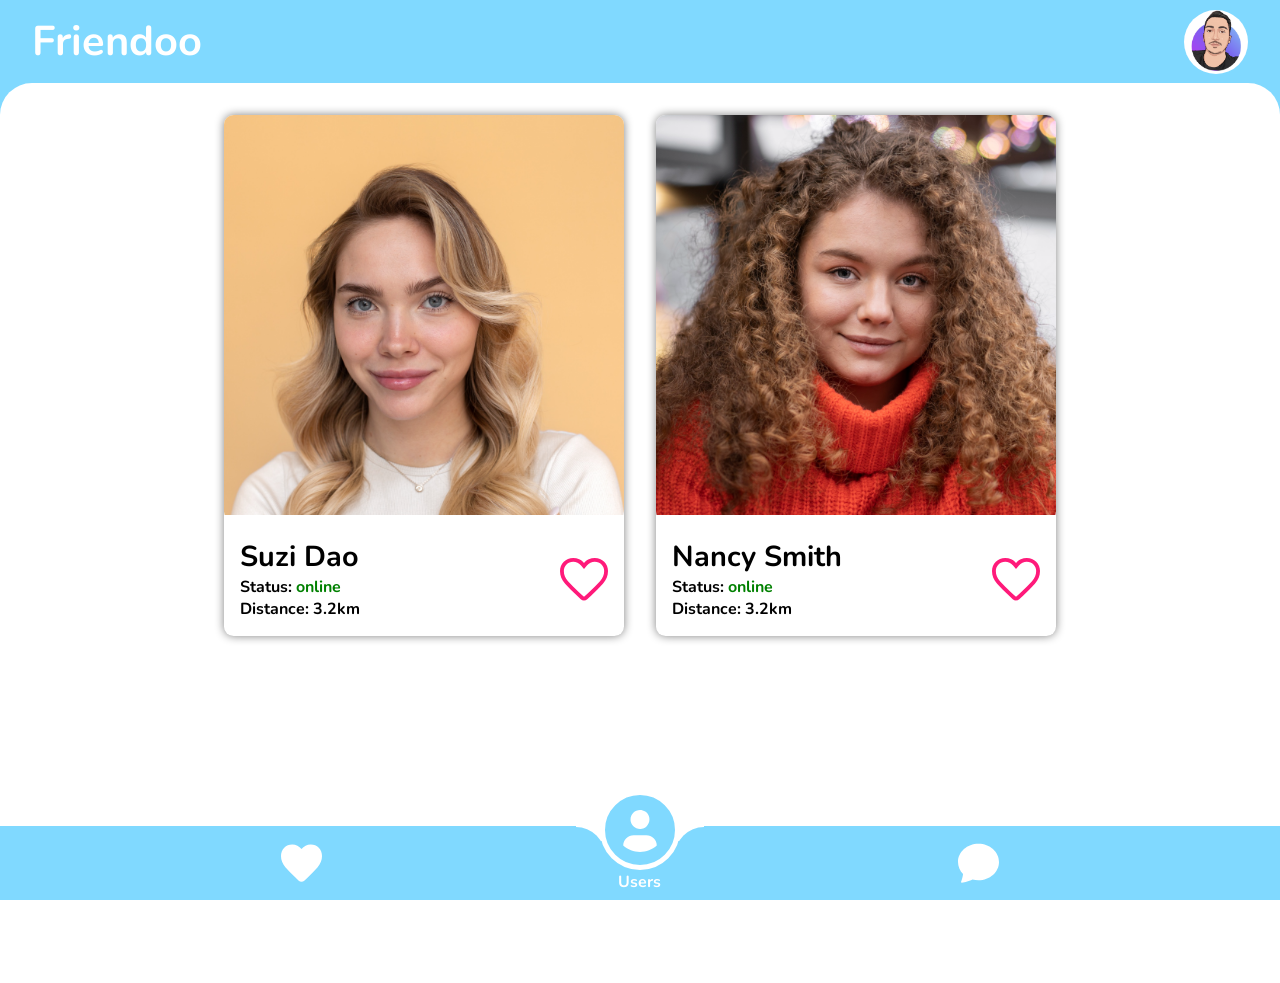
==== frontend/index.html @ 91e0691e "preparing search input frontend" ====
<!DOCTYPE html>
<html lang="en">
  <head>
    <meta charset="UTF-8" />
    <meta http-equiv="X-UA-Compatible" content="IE=edge" />
    <meta name="viewport" content="width=device-width, initial-scale=1.0" />
    <link
      rel="stylesheet"
      type="text/css"
      href="//fonts.googleapis.com/css?family=Nunito" />
    <link href="./styles/styles.css" rel="stylesheet" />
    <title>Friendoo</title>
  </head>

  <body>
    <div class="top-bar" id="top-bar">
      <div>Friendoo</div>
      <div class="profile-img" id="profile-img">
        <img src="./assets/admin.png" alt="" />
      </div>
    </div>
    <div class="menu-background display-none" id="menu-background"></div>
    <div class="profile-menu display-none" id="profile-menu">
      <div class="profile-menu-option" id="profile-btn">Profile</div>
      <div class="profile-menu-option" id="logout">Logout</div>
    </div>
    <div class="app-body" id="app-body"></div>
    <div id="nav-bar"></div>
    <script src="./js/data.js"></script>
    <script src="./js/input.js"></script>
    <script src="./js/select.js"></script>
    <script src="./js/searchInput.js"></script>
    <script src="./js/contactCard.js"></script>
    <script src="./js/contactCardsContainer.js"></script>
    <script src="./js/userCard.js"></script>
    <script src="./js/userCardsContainer.js"></script>
    <script src="./js/userProfilePage.js"></script>
    <script src="./js/profilePage.js"></script>
    <script src="./js/favoritePage.js"></script>
    <script src="./js/usersPage.js"></script>
    <script src="./js/contactPage.js"></script>
    <script src="./js/chatPage.js"></script>
    <script src="./js/profileMenu.js"></script>
    <script src="./js/logOut.js"></script>
    <script src="./js/loopOverImgs.js"></script>
    <script src="./js/navBar.js"></script>
    <script src="./js/index.js"></script>
  </body>
</html>
---- frontend/styles/styles.css ----
/* styles.css */

* {
  margin: 0;
  padding: 0;
  -webkit-box-sizing: border-box;
  box-sizing: border-box;
  text-decoration: unset;
  outline: none;
  -webkit-tap-highlight-color: transparent;
  font-family: Nunito, sans-serif;
  font-weight: bold;
  -ms-scroll-chaining: none;
  overscroll-behavior: contain;
  -ms-overflow-style: none;
  scrollbar-width: none;
}

*::-webkit-scrollbar {
  display: none;
}

img {
  max-width: 100%;
  width: 100%;
}

:root {
  /* --primary-color: #ff1a7a; */
  --primary-color: #80d9ff;
}

body {
  background-color: var(--primary-color);
}

/* --------------- nav --------------- */

.nav-container {
  background-color: var(--primary-color);
  color: white;
  position: fixed;
  bottom: 0;
  width: 100%;
  max-width: 100%;
}
.circule-back {
  content: "";
  position: absolute;
  top: -2rem;
  left: 0;
  width: 100%;
  height: 2rem;
  background-color: white;
  z-index: 0;
}

.nav-ul {
  display: flex;
  align-items: center;
  justify-content: space-evenly;
  position: relative;
}

.nav-ul li {
  display: flex;
  align-items: center;
  flex-direction: column;
  cursor: pointer;
  position: relative;
  justify-content: center;
  padding: 1rem;
}

.nav-icon {
  width: 2.6rem;
  height: 2.6rem;
  transition: all 0.3s ease-out;
  -webkit-transition: all 0.3s ease-out;
  -moz-transition: all 0.3s ease-out;
  -ms-transition: all 0.3s ease-out;
  -o-transition: all 0.3s ease-out;
}

.nav-ul li.active .nav-icon {
  transform: translateY(-2rem);
  -webkit-transform: translateY(-2rem);
  -moz-transform: translateY(-2rem);
  -ms-transform: translateY(-2rem);
  -o-transform: translateY(-2rem);
  transition: all 0.3s ease-out;
  -webkit-transition: all 0.3s ease-out;
  -moz-transition: all 0.3s ease-out;
  -ms-transition: all 0.3s ease-out;
  -o-transition: all 0.3s ease-out;
  z-index: 4;
}

.nav-ul li.active .nav-text {
  opacity: 1;
  transition: all 0.3s ease-out;
  -webkit-transition: all 0.3s ease-out;
  -moz-transition: all 0.3s ease-out;
  -ms-transition: all 0.3s ease-out;
  -o-transition: all 0.3s ease-out;
}

.nav-text {
  position: absolute;
  opacity: 0;
  transform: translateY(1.2rem);
  -webkit-transform: translateY(1.2rem);
  -moz-transform: translateY(1.2rem);
  -ms-transform: translateY(1.2rem);
  -o-transform: translateY(1.2rem);
}

.circule {
  position: absolute;
  top: -50%;
  width: 5rem;
  height: 5rem;
  background: var(--primary-color);
  border-radius: 50%;
  border: 5px solid white;
  left: 0;
  z-index: 1;
}

.circule::before {
  content: "";
  position: absolute;
  top: 46%;
  left: -1.8rem;
  width: 1.8rem;
  height: 1.8rem;
  background: transparent;
  border-top-right-radius: 4rem;
  box-shadow: 0px -15px 0 white;
}

.circule::after {
  content: "";
  position: absolute;
  top: 46%;
  right: -1.8rem;
  width: 1.8rem;
  height: 1.8rem;
  background: transparent;
  border-top-left-radius: 4rem;
  box-shadow: 0px -15px 0 white;
}

.nav-ul li:nth-child(1).active ~ .circule {
  transform: translateX(calc(25vw - 3.6rem));
  -webkit-transform: translateX(calc(25vw - 3.6rem));
  -moz-transform: translateX(calc(25vw - 3.6rem));
  -ms-transform: translateX(calc(25vw - 3.6rem));
  -o-transform: translateX(calc(25vw - 3.6rem));
  transition: all 0.3s ease-out;
  -webkit-transition: all 0.3s ease-out;
  -moz-transition: all 0.3s ease-out;
  -ms-transition: all 0.3s ease-out;
  -o-transition: all 0.3s ease-out;
}

.nav-ul li:nth-child(2).active ~ .circule {
  transform: translateX(calc(50vw - 2.5rem));
  -webkit-transform: translateX(calc(50vw - 2.5rem));
  -moz-transform: translateX(calc(50vw - 2.5rem));
  -ms-transform: translateX(calc(50vw - 2.5rem));
  -o-transform: translateX(calc(50vw - 2.5rem));
  transition: all 0.3s ease-out;
  -webkit-transition: all 0.3s ease-out;
  -moz-transition: all 0.3s ease-out;
  -ms-transition: all 0.3s ease-out;
  -o-transition: all 0.3s ease-out;
}

.nav-ul li:nth-child(3).active ~ .circule {
  transform: translateX(calc(75vw - 1.4rem));
  -webkit-transform: translateX(calc(75vw - 1.4rem));
  -moz-transform: translateX(calc(75vw - 1.4rem));
  -ms-transform: translateX(calc(75vw - 1.4rem));
  -o-transform: translateX(calc(75vw - 1.4rem));
  transition: all 0.3s ease-out;
  -webkit-transition: all 0.3s ease-out;
  -moz-transition: all 0.3s ease-out;
  -ms-transition: all 0.3s ease-out;
  -o-transition: all 0.3s ease-out;
}

/* --------------- top-bar --------------- */

.top-bar {
  color: white;
  font-size: 2.6rem;
  padding: 0.6rem 2rem;
  position: sticky;
  top: 0;
  background-color: var(--primary-color);
  display: flex;
  justify-content: space-between;
  align-items: center;
  gap: 1rem;
  z-index: 4;
}

.profile-img {
  width: 4rem;
  height: 4rem;
  border-radius: 50%;
  background-color: white;
  min-width: 4rem;
  overflow: hidden;
  cursor: pointer;
}

.menu-background {
  position: fixed;
  top: 0;
  left: 0;
  width: 100%;
  height: 100%;
  z-index: 5;
  background-color: transparent;
}
.profile-menu {
  position: fixed;
  right: 2rem;
  top: 3rem;
  background: white;
  border: 1px solid var(--primary-color);
  border-radius: 0.2rem;
  -webkit-border-radius: 0.2rem;
  -moz-border-radius: 0.2rem;
  -ms-border-radius: 0.2rem;
  -o-border-radius: 0.2rem;
  z-index: 8;
}
.profile-menu-option {
  cursor: pointer;
  padding: 0.6rem 2rem;
  border-radius: 0.2rem;
  -webkit-border-radius: 0.2rem;
  -moz-border-radius: 0.2rem;
  -ms-border-radius: 0.2rem;
  -o-border-radius: 0.2rem;
  font-size: 1.2rem;
  color: var(--primary-color);
}
.profile-menu-option:hover {
  background: #eee;
}

/* --------------- app-body --------------- */

.app-body {
  background-color: #fff;
  min-height: 100vh;
  border-top-left-radius: 2rem;
  border-top-right-radius: 2rem;
  padding: 2rem 1rem;
  padding-bottom: 10rem;
}

.sign-app-body {
  background-color: #fff;
  min-height: 70vh;
  border-top-left-radius: 2rem;
  border-top-right-radius: 2rem;
}

/* --------------- sign page --------------- */

.wink {
  max-width: 18rem;
  height: 16rem;
  margin: auto;
}

.logo {
  text-align: center;
  font-size: 2.6rem;
  color: var(--primary-color);
}

.form {
  max-width: 30rem;
  margin: auto;
  padding: 2rem 1rem;
}
.switch-sign {
  text-align: center;
  text-decoration: underline;
  cursor: pointer;
}

.invalid-msg {
  color: red;
  font-size: 1rem;
  text-align: left;
  min-height: 2rem;
  padding: 0.3rem 0;
}

.sign-btn {
  color: var(--primary-color);
  background-color: white;
  font-size: 1.6rem;
  padding: 0.6rem 4rem;
  border-radius: 0.6rem;
  -webkit-border-radius: 0.6rem;
  -moz-border-radius: 0.6rem;
  -ms-border-radius: 0.6rem;
  -o-border-radius: 0.6rem;
  text-align: center;
  width: fit-content;
  max-width: 100%;
  color: white;
  background-color: gray;
  border: none;
  display: block;
  margin: auto;
}

.active-btn {
  color: white;
  background-color: var(--primary-color);
  cursor: pointer;
}

/* --------------- input --------------- */

.input-section-container {
  display: flex;
  flex-direction: column;
  gap: 1rem;
}

.input-container {
  border-radius: 0.3rem;
  -webkit-border-radius: 0.3rem;
  -moz-border-radius: 0.3rem;
  -ms-border-radius: 0.3rem;
  -o-border-radius: 0.3rem;
  position: relative;
  width: 100%;
}

.sign-input {
  width: 100%;
  font-size: 1.4rem;
  padding-left: 1rem;
  padding-top: 1.6rem;
  padding-bottom: 0.4rem;
  border: none;
  border: 2px solid gray;
  border-radius: 0.4rem;
  -webkit-border-radius: 0.4rem;
  -moz-border-radius: 0.4rem;
  -ms-border-radius: 0.4rem;
  -o-border-radius: 0.4rem;
  outline: none;
}

.invalid-sign-input {
  border: 2px solid red;
}

.sign-input::placeholder {
  color: transparent;
}

.sign-input:placeholder-shown + label,
label {
  font-size: 1.4rem;
  text-align: left;
  position: absolute;
  left: 0;
  top: 1rem;
  padding: 0.2rem 1.1rem;
  color: gray;
  transition: all 0.1s ease-in;
  -webkit-transition: all 0.1s ease-in;
  -moz-transition: all 0.1s ease-in;
  -ms-transition: all 0.1s ease-in;
  -o-transition: all 0.1s ease-in;
  cursor: text;
}

.sign-input:focus {
  border: 2px solid var(--primary-color);
}

.sign-input:not(:placeholder-shown) + label,
.sign-input:focus + label {
  font-size: 0.8rem;
  color: var(--primary-color);
  top: 0.2rem;
  transition: all 0.1s ease-in;
  -webkit-transition: all 0.1s ease-in;
  -moz-transition: all 0.1s ease-in;
  -ms-transition: all 0.1s ease-in;
  -o-transition: all 0.1s ease-in;
}

.sign-input:focus + .txt-right {
  text-align: right;
  width: 100%;
}

/* --------------- controller ---------------- */
.display-none {
  display: none;
}
.padding-top-bottom {
  padding: 2rem 0rem;
}

/* --------------- profile page ---------------- */

.profile-picture {
  width: 12rem;
  height: 12rem;
  margin: auto;
}

/* ---------------- user card -------------------- */

.user-cards-container {
  display: flex;
  justify-content: center;
  align-items: center;
  flex-wrap: wrap;
  gap: 2rem;
}

.user-card {
  display: flex;
  flex-direction: column;
  align-items: center;
  justify-content: center;
  max-width: 25rem;
  box-shadow: 0px 0px 10px gray;
  border-radius: 0.6rem;
  -webkit-border-radius: 0.6rem;
  -moz-border-radius: 0.6rem;
  -ms-border-radius: 0.6rem;
  -o-border-radius: 0.6rem;
  transition: all 0.1s ease-out;
  -webkit-transition: all 0.1s ease-out;
  -moz-transition: all 0.1s ease-out;
  -ms-transition: all 0.1s ease-out;
  -o-transition: all 0.1s ease-out;
}

.user-card:hover {
  box-shadow: 0px 0px 20px gray;
  transition: all 0.2s ease-out;
  -webkit-transition: all 0.2s ease-out;
  -moz-transition: all 0.2s ease-out;
  -ms-transition: all 0.2s ease-out;
  -o-transition: all 0.2s ease-out;
}

.card-img {
  flex: 1 1;
  overflow: hidden;
  border-radius: 0.6rem;
  -webkit-border-radius: 0.6rem;
  -moz-border-radius: 0.6rem;
  -ms-border-radius: 0.6rem;
  -o-border-radius: 0.6rem;
  cursor: pointer;
}

.card-body {
  display: flex;
  align-items: center;
  justify-content: space-between;
  width: 100%;
  padding: 1rem;
}

.card-title {
  font-size: 1.8rem;
}

.card-like {
  cursor: pointer;
  width: 3rem;
  height: 3rem;
  transition: all 0.3s ease-out;
  -webkit-transition: all 0.3s ease-out;
  -moz-transition: all 0.3s ease-out;
  -ms-transition: all 0.3s ease-out;
  -o-transition: all 0.3s ease-out;
}

.card-like:hover {
  transform: translateY(-0.2rem);
  -webkit-transform: translateY(-0.2rem);
  -moz-transform: translateY(-0.2rem);
  -ms-transform: translateY(-0.2rem);
  -o-transform: translateY(-0.2rem);
  transition: all 0.3s ease-out;
  -webkit-transition: all 0.3s ease-out;
  -moz-transition: all 0.3s ease-out;
  -ms-transition: all 0.3s ease-out;
  -o-transition: all 0.3s ease-out;
}

.green {
  color: green;
}

/* --------------- contact card ---------------- */

.contact-cards-container {
  display: flex;
  justify-content: center;
  align-items: center;
  flex-wrap: wrap;
  gap: 1rem;
}

.contact-card {
  display: flex;
  align-items: center;
  flex: 1 1 26rem;
  padding: 0.6rem 1rem;
  box-shadow: 0px 0px 10px gray;
  border-radius: 0.6rem;
  -webkit-border-radius: 0.6rem;
  -moz-border-radius: 0.6rem;
  -ms-border-radius: 0.6rem;
  -o-border-radius: 0.6rem;
  transition: all 0.1s ease-out;
  -webkit-transition: all 0.1s ease-out;
  -moz-transition: all 0.1s ease-out;
  -ms-transition: all 0.1s ease-out;
  -o-transition: all 0.1s ease-out;
}

.contact-card:hover {
  box-shadow: 0px 0px 20px gray;
  transition: all 0.2s ease-out;
  -webkit-transition: all 0.2s ease-out;
  -moz-transition: all 0.2s ease-out;
  -ms-transition: all 0.2s ease-out;
  -o-transition: all 0.2s ease-out;
}

.contact-img {
  flex: 1 1 5rem;
  overflow: hidden;
  border-radius: 50%;
  -webkit-border-radius: 50%;
  -moz-border-radius: 50%;
  -ms-border-radius: 50%;
  -o-border-radius: 50%;
}

.contact-body {
  display: flex;
  align-items: center;
  justify-content: space-between;
  width: 100%;
  padding: 0rem 1rem;
}

/* --------------------- Search Input --------------------- */

.search-input-container {
  width: 100%;
  padding-bottom: 2rem;
}

.search-input {
  border: none;
  box-shadow: 0px 0px 5px gray;
  padding: 0.6rem 0.8rem;
  font-size: 1.2rem;
  max-width: 36rem;
  width: 100%;
  border-radius: 0.5rem;
  -webkit-border-radius: 0.5rem;
  -moz-border-radius: 0.5rem;
  -ms-border-radius: 0.5rem;
  -o-border-radius: 0.5rem;
  display: block;
  margin: auto;
}
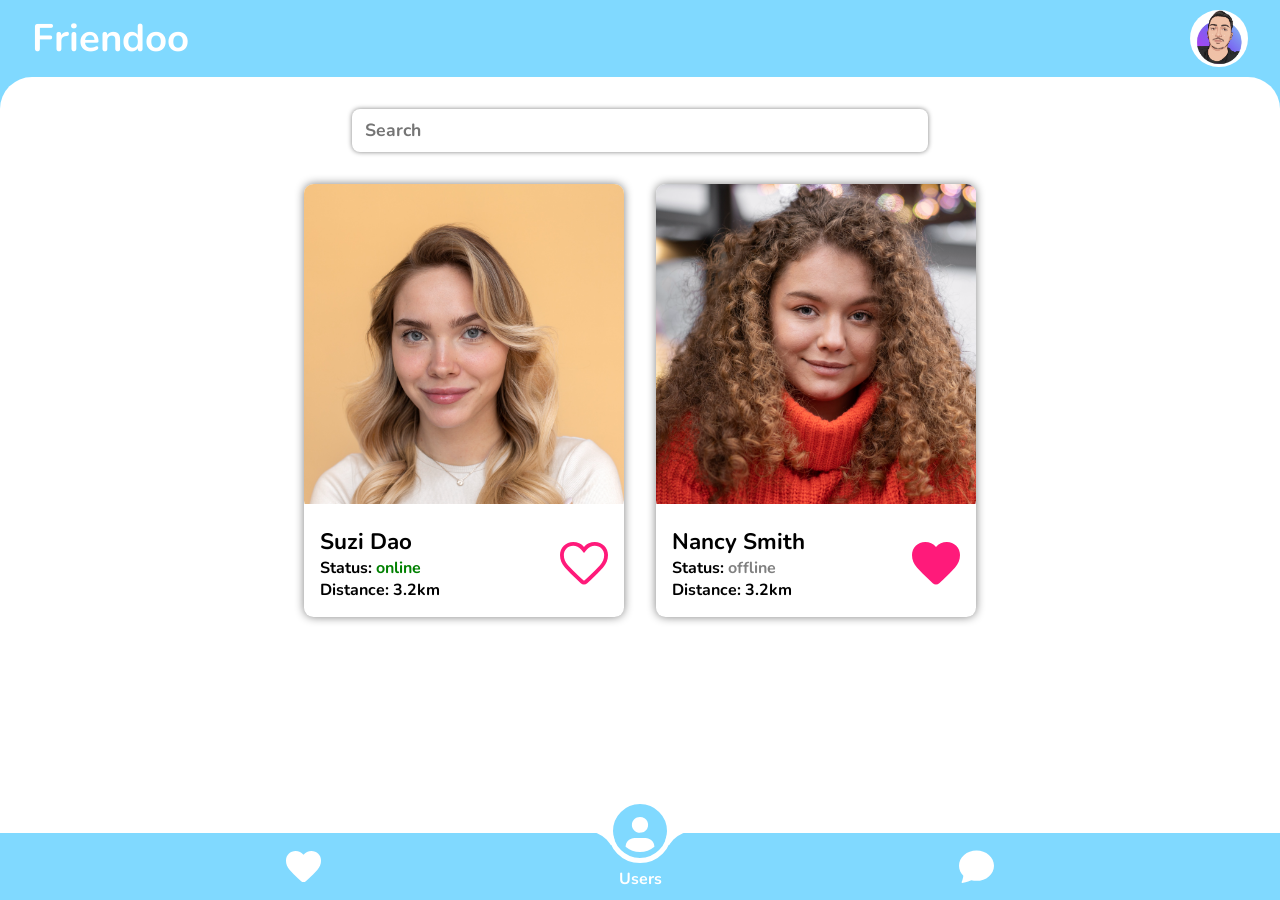
==== commit a1abc159: "building chat page frontend" ====
--- a/frontend/index.html
+++ b/frontend/index.html
@@ -43,6 +43,7 @@
     <script src="./js/profileMenu.js"></script>
     <script src="./js/logOut.js"></script>
     <script src="./js/loopOverImgs.js"></script>
+    <script src="./js/loopOverContacts.js"></script>
     <script src="./js/navBar.js"></script>
     <script src="./js/index.js"></script>
   </body>
--- a/frontend/styles/styles.css
+++ b/frontend/styles/styles.css
@@ -28,6 +28,7 @@
 :root {
   /* --primary-color: #ff1a7a; */
   --primary-color: #80d9ff;
+  --secondary-color: #9252f0;
 }
 
 body {
@@ -47,10 +48,10 @@
 .circule-back {
   content: "";
   position: absolute;
-  top: -2rem;
+  top: -1.2rem;
   left: 0;
   width: 100%;
-  height: 2rem;
+  height: 1.2rem;
   background-color: white;
   z-index: 0;
 }
@@ -62,7 +63,7 @@
   position: relative;
 }
 
-.nav-ul li {
+.nav-li {
   display: flex;
   align-items: center;
   flex-direction: column;
@@ -73,8 +74,8 @@
 }
 
 .nav-icon {
-  width: 2.6rem;
-  height: 2.6rem;
+  width: 2.2rem;
+  height: 2.2rem;
   transition: all 0.3s ease-out;
   -webkit-transition: all 0.3s ease-out;
   -moz-transition: all 0.3s ease-out;
@@ -108,18 +109,18 @@
 .nav-text {
   position: absolute;
   opacity: 0;
-  transform: translateY(1.2rem);
-  -webkit-transform: translateY(1.2rem);
-  -moz-transform: translateY(1.2rem);
-  -ms-transform: translateY(1.2rem);
-  -o-transform: translateY(1.2rem);
+  transform: translateY(0.8rem);
+  -webkit-transform: translateY(0.8rem);
+  -moz-transform: translateY(0.8rem);
+  -ms-transform: translateY(0.8rem);
+  -o-transform: translateY(0.8rem);
 }
 
 .circule {
   position: absolute;
   top: -50%;
-  width: 5rem;
-  height: 5rem;
+  width: 4rem;
+  height: 4rem;
   background: var(--primary-color);
   border-radius: 50%;
   border: 5px solid white;
@@ -130,8 +131,8 @@
 .circule::before {
   content: "";
   position: absolute;
-  top: 46%;
-  left: -1.8rem;
+  top: 50%;
+  left: -1.7rem;
   width: 1.8rem;
   height: 1.8rem;
   background: transparent;
@@ -142,8 +143,8 @@
 .circule::after {
   content: "";
   position: absolute;
-  top: 46%;
-  right: -1.8rem;
+  top: 50%;
+  right: -1.7rem;
   width: 1.8rem;
   height: 1.8rem;
   background: transparent;
@@ -152,11 +153,11 @@
 }
 
 .nav-ul li:nth-child(1).active ~ .circule {
-  transform: translateX(calc(25vw - 3.6rem));
-  -webkit-transform: translateX(calc(25vw - 3.6rem));
-  -moz-transform: translateX(calc(25vw - 3.6rem));
-  -ms-transform: translateX(calc(25vw - 3.6rem));
-  -o-transform: translateX(calc(25vw - 3.6rem));
+  transform: translateX(calc(25vw - 3.05rem));
+  -webkit-transform: translateX(calc(25vw - 3.05rem));
+  -moz-transform: translateX(calc(25vw - 3.05rem));
+  -ms-transform: translateX(calc(25vw - 3.05rem));
+  -o-transform: translateX(calc(25vw - 3.05rem));
   transition: all 0.3s ease-out;
   -webkit-transition: all 0.3s ease-out;
   -moz-transition: all 0.3s ease-out;
@@ -165,11 +166,11 @@
 }
 
 .nav-ul li:nth-child(2).active ~ .circule {
-  transform: translateX(calc(50vw - 2.5rem));
-  -webkit-transform: translateX(calc(50vw - 2.5rem));
-  -moz-transform: translateX(calc(50vw - 2.5rem));
-  -ms-transform: translateX(calc(50vw - 2.5rem));
-  -o-transform: translateX(calc(50vw - 2.5rem));
+  transform: translateX(calc(50vw - 2rem));
+  -webkit-transform: translateX(calc(50vw - 2rem));
+  -moz-transform: translateX(calc(50vw - 2rem));
+  -ms-transform: translateX(calc(50vw - 2rem));
+  -o-transform: translateX(calc(50vw - 2rem));
   transition: all 0.3s ease-out;
   -webkit-transition: all 0.3s ease-out;
   -moz-transition: all 0.3s ease-out;
@@ -178,11 +179,11 @@
 }
 
 .nav-ul li:nth-child(3).active ~ .circule {
-  transform: translateX(calc(75vw - 1.4rem));
-  -webkit-transform: translateX(calc(75vw - 1.4rem));
-  -moz-transform: translateX(calc(75vw - 1.4rem));
-  -ms-transform: translateX(calc(75vw - 1.4rem));
-  -o-transform: translateX(calc(75vw - 1.4rem));
+  transform: translateX(calc(75vw - 1rem));
+  -webkit-transform: translateX(calc(75vw - 1rem));
+  -moz-transform: translateX(calc(75vw - 1rem));
+  -ms-transform: translateX(calc(75vw - 1rem));
+  -o-transform: translateX(calc(75vw - 1rem));
   transition: all 0.3s ease-out;
   -webkit-transition: all 0.3s ease-out;
   -moz-transition: all 0.3s ease-out;
@@ -194,7 +195,7 @@
 
 .top-bar {
   color: white;
-  font-size: 2.6rem;
+  font-size: 2.4rem;
   padding: 0.6rem 2rem;
   position: sticky;
   top: 0;
@@ -207,11 +208,11 @@
 }
 
 .profile-img {
-  width: 4rem;
-  height: 4rem;
+  width: 3.6rem;
+  height: 3.6rem;
   border-radius: 50%;
   background-color: white;
-  min-width: 4rem;
+  min-width: 3.6rem;
   overflow: hidden;
   cursor: pointer;
 }
@@ -246,7 +247,7 @@
   -moz-border-radius: 0.2rem;
   -ms-border-radius: 0.2rem;
   -o-border-radius: 0.2rem;
-  font-size: 1.2rem;
+  font-size: 1.1rem;
   color: var(--primary-color);
 }
 .profile-menu-option:hover {
@@ -257,11 +258,11 @@
 
 .app-body {
   background-color: #fff;
-  min-height: 100vh;
+  min-height: 86vh;
   border-top-left-radius: 2rem;
   border-top-right-radius: 2rem;
   padding: 2rem 1rem;
-  padding-bottom: 10rem;
+  padding-bottom: 7rem;
 }
 
 .sign-app-body {
@@ -281,7 +282,7 @@
 
 .logo {
   text-align: center;
-  font-size: 2.6rem;
+  font-size: 2.4rem;
   color: var(--primary-color);
 }
 
@@ -307,7 +308,7 @@
 .sign-btn {
   color: var(--primary-color);
   background-color: white;
-  font-size: 1.6rem;
+  font-size: 1.4rem;
   padding: 0.6rem 4rem;
   border-radius: 0.6rem;
   -webkit-border-radius: 0.6rem;
@@ -350,12 +351,12 @@
 
 .sign-input {
   width: 100%;
-  font-size: 1.4rem;
+  font-size: 1.2rem;
   padding-left: 1rem;
   padding-top: 1.6rem;
   padding-bottom: 0.4rem;
   border: none;
-  border: 2px solid gray;
+  border: 1px solid gray;
   border-radius: 0.4rem;
   -webkit-border-radius: 0.4rem;
   -moz-border-radius: 0.4rem;
@@ -441,7 +442,7 @@
   flex-direction: column;
   align-items: center;
   justify-content: center;
-  max-width: 25rem;
+  max-width: 20rem;
   box-shadow: 0px 0px 10px gray;
   border-radius: 0.6rem;
   -webkit-border-radius: 0.6rem;
@@ -484,7 +485,7 @@
 }
 
 .card-title {
-  font-size: 1.8rem;
+  font-size: 1.4rem;
 }
 
 .card-like {
@@ -499,11 +500,11 @@
 }
 
 .card-like:hover {
-  transform: translateY(-0.2rem);
-  -webkit-transform: translateY(-0.2rem);
-  -moz-transform: translateY(-0.2rem);
-  -ms-transform: translateY(-0.2rem);
-  -o-transform: translateY(-0.2rem);
+  transform: translateY(-0.3rem);
+  -webkit-transform: translateY(-0.3rem);
+  -moz-transform: translateY(-0.3rem);
+  -ms-transform: translateY(-0.3rem);
+  -o-transform: translateY(-0.3rem);
   transition: all 0.3s ease-out;
   -webkit-transition: all 0.3s ease-out;
   -moz-transition: all 0.3s ease-out;
@@ -515,6 +516,10 @@
   color: green;
 }
 
+.gray {
+  color: gray;
+}
+
 /* --------------- contact card ---------------- */
 
 .contact-cards-container {
@@ -522,14 +527,18 @@
   justify-content: center;
   align-items: center;
   flex-wrap: wrap;
+  max-width: 30rem;
+  margin: auto;
   gap: 1rem;
+  cursor: pointer;
 }
 
 .contact-card {
   display: flex;
   align-items: center;
-  flex: 1 1 26rem;
+  flex: 1 1 30rem;
   padding: 0.6rem 1rem;
+  gap: 1rem;
   box-shadow: 0px 0px 10px gray;
   border-radius: 0.6rem;
   -webkit-border-radius: 0.6rem;
@@ -567,7 +576,6 @@
   align-items: center;
   justify-content: space-between;
   width: 100%;
-  padding: 0rem 1rem;
 }
 
 /* --------------------- Search Input --------------------- */
@@ -581,7 +589,7 @@
   border: none;
   box-shadow: 0px 0px 5px gray;
   padding: 0.6rem 0.8rem;
-  font-size: 1.2rem;
+  font-size: 1.1rem;
   max-width: 36rem;
   width: 100%;
   border-radius: 0.5rem;
@@ -592,3 +600,80 @@
   display: block;
   margin: auto;
 }
+
+/* ------------------ user profile page --------------------- */
+
+.user-profile-page {
+  display: flex;
+  align-items: center;
+  flex-wrap: wrap;
+  gap: 1rem 4rem;
+  font-size: 1.1rem;
+}
+
+.user-profile-picture {
+  width: 20rem;
+  overflow: hidden;
+  border-radius: 0.6rem;
+  -webkit-border-radius: 0.6rem;
+  -moz-border-radius: 0.6rem;
+  -ms-border-radius: 0.6rem;
+  -o-border-radius: 0.6rem;
+}
+
+.secondary-color {
+  color: var(--secondary-color);
+}
+.user-profile-info {
+  flex: 1 1 10rem;
+}
+
+/* ------------------ chat page ------------------ */
+.chat-page {
+  display: flex;
+  align-items: center;
+  flex-direction: column;
+  gap: 1rem;
+}
+
+.chat-head {
+  display: flex;
+  align-items: center;
+  width: 100%;
+  gap: 1rem;
+}
+
+.chat-info {
+  display: flex;
+  align-items: center;
+  gap: 0.5rem;
+  justify-content: space-between;
+  width: 100%;
+}
+
+.chat-body {
+  width: 100%;
+  box-shadow: 0px 0px 15px #eee;
+  height: 50vh;
+  border: 1px solid gray;
+  border-radius: 0.6rem;
+  -webkit-border-radius: 0.6rem;
+  -moz-border-radius: 0.6rem;
+  -ms-border-radius: 0.6rem;
+  -o-border-radius: 0.6rem;
+  overflow-y: auto;
+}
+
+.chat-input {
+  width: 100%;
+  font-size: 1.2rem;
+  padding: 0.6rem 1rem;
+  border: none;
+  border: 1px solid gray;
+  border-radius: 0.4rem;
+  -webkit-border-radius: 0.4rem;
+  -moz-border-radius: 0.4rem;
+  -ms-border-radius: 0.4rem;
+  -o-border-radius: 0.4rem;
+  outline: none;
+}
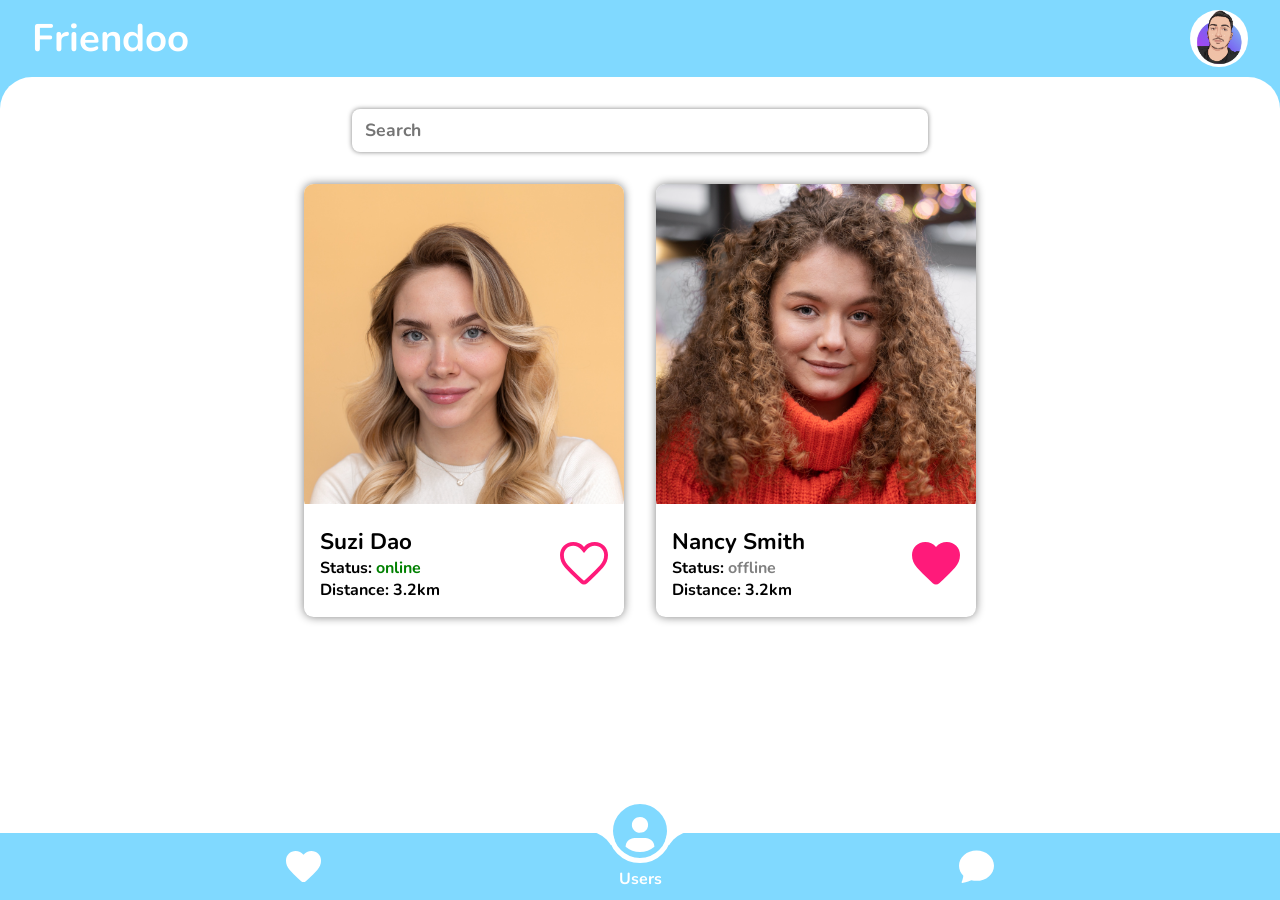
==== commit 46e7b077: "including main fetching functions frontend" ====
--- a/frontend/index.html
+++ b/frontend/index.html
@@ -26,6 +26,7 @@
     </div>
     <div class="app-body" id="app-body"></div>
     <div id="nav-bar"></div>
+    <script src="./js/constants.js"></script>
     <script src="./js/data.js"></script>
     <script src="./js/input.js"></script>
     <script src="./js/select.js"></script>
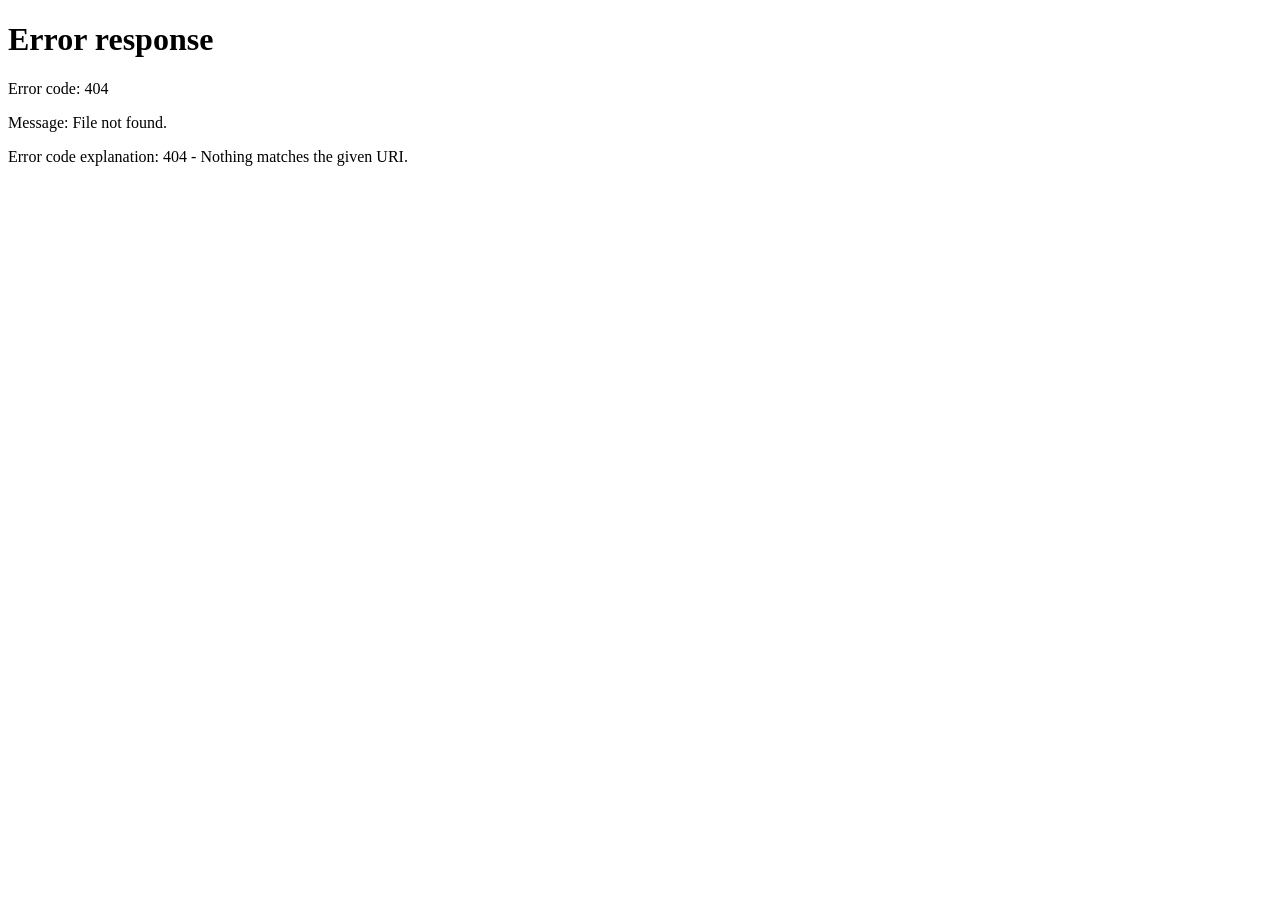
==== commit 93b03bdf: "preparing sign linking frontend" ====
--- a/frontend/index.html
+++ b/frontend/index.html
@@ -11,8 +11,9 @@
     <link href="./styles/styles.css" rel="stylesheet" />
     <title>Friendoo</title>
   </head>
+  <body>
+    <!-- users page default html -->
 
-  <body>
     <div class="top-bar" id="top-bar">
       <div>Friendoo</div>
       <div class="profile-img" id="profile-img">
@@ -26,7 +27,11 @@
     </div>
     <div class="app-body" id="app-body"></div>
     <div id="nav-bar"></div>
-    <script src="./js/constants.js"></script>
+
+    <!-- js files -->
+
+    <script src="./js/axios.js"></script>
+    <script src="./js/helpers.js"></script>
     <script src="./js/data.js"></script>
     <script src="./js/input.js"></script>
     <script src="./js/select.js"></script>
--- a/frontend/styles/styles.css
+++ b/frontend/styles/styles.css
@@ -299,7 +299,7 @@
 
 .invalid-msg {
   color: red;
-  font-size: 1rem;
+  font-size: 0.8rem;
   text-align: left;
   min-height: 2rem;
   padding: 0.3rem 0;
